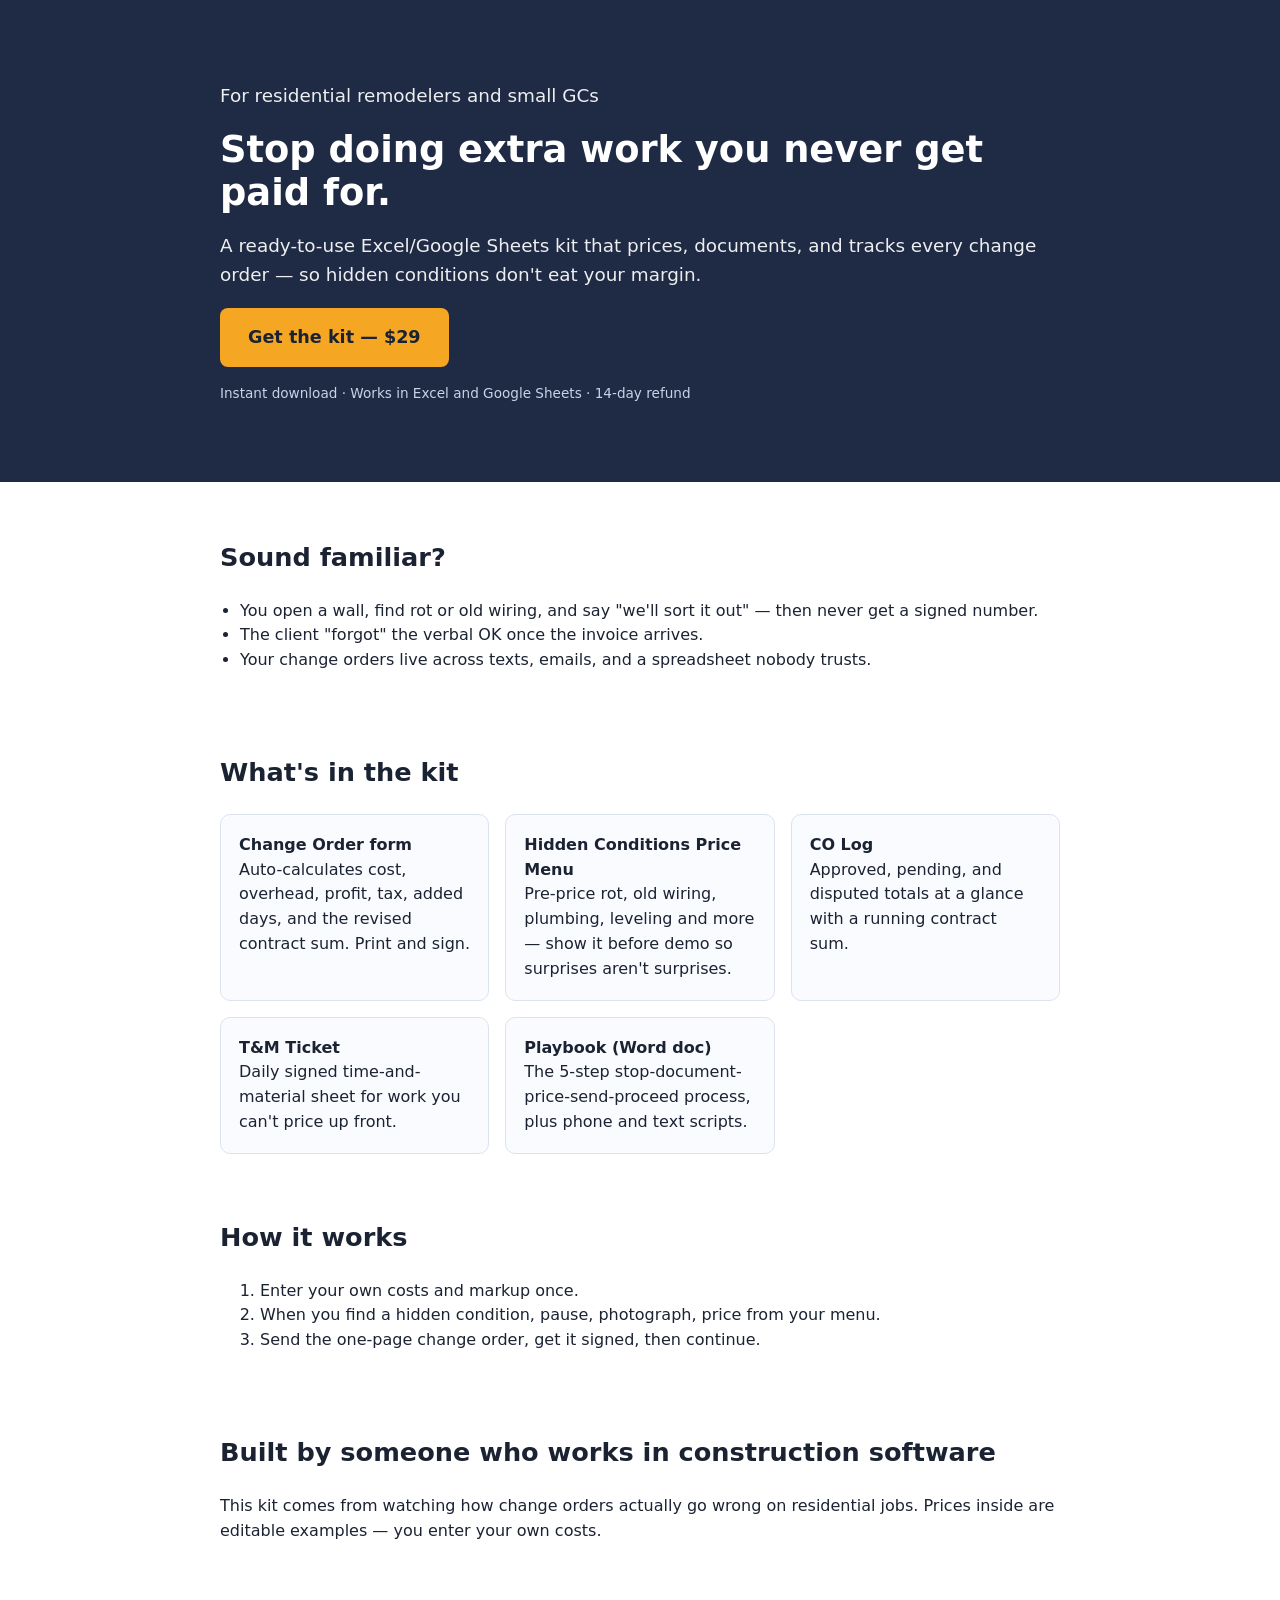
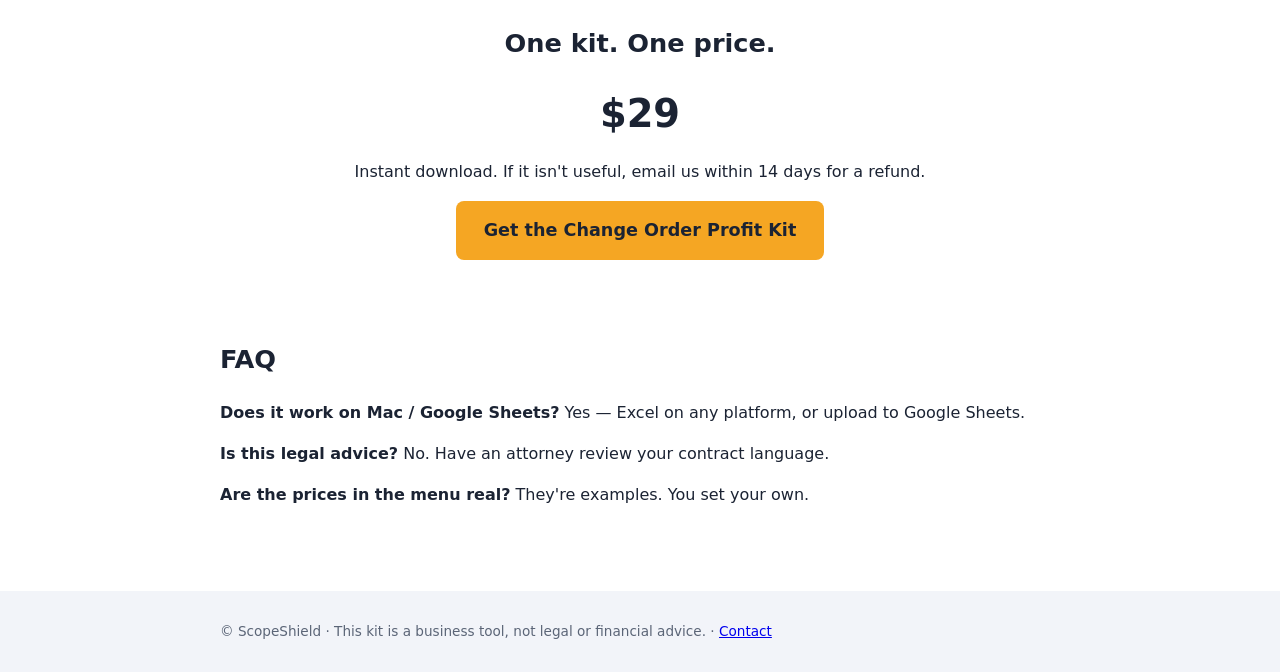
==== index.html @ 38a246a9 "Landing page" ====
<!doctype html><html lang="en"><head><meta charset="utf-8"><meta name="viewport" content="width=device-width,initial-scale=1"><title>Change Order Profit Kit for Remodelers | ScopeShield</title><link rel="stylesheet" href="style.css"></head><body>
<header><div class="w"><p class="sub">For residential remodelers and small GCs</p>
<h1>Stop doing extra work you never get paid for.</h1>
<p class="sub">A ready-to-use Excel/Google Sheets kit that prices, documents, and tracks every change order — so hidden conditions don't eat your margin.</p>
<p><a class="btn" href="https://REPLACE-WITH-STRIPE-PAYMENT-LINK" data-track="cta_hero">Get the kit — $29</a></p><p class="note" style="color:#c9d2e6">Instant download · Works in Excel and Google Sheets · 14-day refund</p></div></header>
<div class="w"><section><h2>Sound familiar?</h2><ul>
<li>You open a wall, find rot or old wiring, and say "we'll sort it out" — then never get a signed number.</li>
<li>The client "forgot" the verbal OK once the invoice arrives.</li>
<li>Your change orders live across texts, emails, and a spreadsheet nobody trusts.</li></ul></section>
<section><h2>What's in the kit</h2><div class="grid">
<div class="card"><b>Change Order form</b><br>Auto-calculates cost, overhead, profit, tax, added days, and the revised contract sum. Print and sign.</div>
<div class="card"><b>Hidden Conditions Price Menu</b><br>Pre-price rot, old wiring, plumbing, leveling and more — show it before demo so surprises aren't surprises.</div>
<div class="card"><b>CO Log</b><br>Approved, pending, and disputed totals at a glance with a running contract sum.</div>
<div class="card"><b>T&amp;M Ticket</b><br>Daily signed time-and-material sheet for work you can't price up front.</div>
<div class="card"><b>Playbook (Word doc)</b><br>The 5-step stop-document-price-send-proceed process, plus phone and text scripts.</div></div></section>
<section><h2>How it works</h2><ol><li>Enter your own costs and markup once.</li><li>When you find a hidden condition, pause, photograph, price from your menu.</li><li>Send the one-page change order, get it signed, then continue.</li></ol></section>
<section><h2>Built by someone who works in construction software</h2><p>This kit comes from watching how change orders actually go wrong on residential jobs. Prices inside are editable examples — you enter your own costs.</p></section>
<section style="text-align:center"><h2>One kit. One price.</h2><div class="price">$29</div><p>Instant download. If it isn't useful, email us within 14 days for a refund.</p><p><a class="btn" href="https://REPLACE-WITH-STRIPE-PAYMENT-LINK" data-track="cta_bottom">Get the Change Order Profit Kit</a></p></section>
<section><h2>FAQ</h2><p><b>Does it work on Mac / Google Sheets?</b> Yes — Excel on any platform, or upload to Google Sheets.</p>
<p><b>Is this legal advice?</b> No. Have an attorney review your contract language.</p><p><b>Are the prices in the menu real?</b> They're examples. You set your own.</p></section></div>
<footer><div class="w">© ScopeShield · This kit is a business tool, not legal or financial advice. · <a href="mailto:support@REPLACE.example">Contact</a></div></footer>
<script>document.querySelectorAll('[data-track]').forEach(function(a){a.addEventListener('click',function(){console.log('track',a.dataset.track)})})</script></body></html>
---- style.css ----
*{box-sizing:border-box}body{font-family:system-ui,Segoe UI,Arial,sans-serif;margin:0;color:#1b2333;line-height:1.55}
.w{max-width:880px;margin:0 auto;padding:0 20px}header{background:#1F2A44;color:#fff;padding:64px 0}h1{font-size:2.3rem;line-height:1.15;margin:0 0 14px}
h2{font-size:1.6rem;margin-top:48px}.btn{display:inline-block;background:#f5a623;color:#1b2333;font-weight:700;padding:16px 28px;border-radius:8px;text-decoration:none;font-size:1.1rem}
.sub{font-size:1.15rem;opacity:.92}section{padding:8px 0}.grid{display:grid;grid-template-columns:repeat(auto-fit,minmax(240px,1fr));gap:16px}
.card{border:1px solid #dde3ee;border-radius:10px;padding:18px;background:#fafbfe}.price{font-size:2.4rem;font-weight:800}
.note{font-size:.85rem;color:#5b6577}footer{margin-top:60px;padding:30px 0;background:#f2f4f9;font-size:.85rem;color:#5b6577}ul{padding-left:20px}
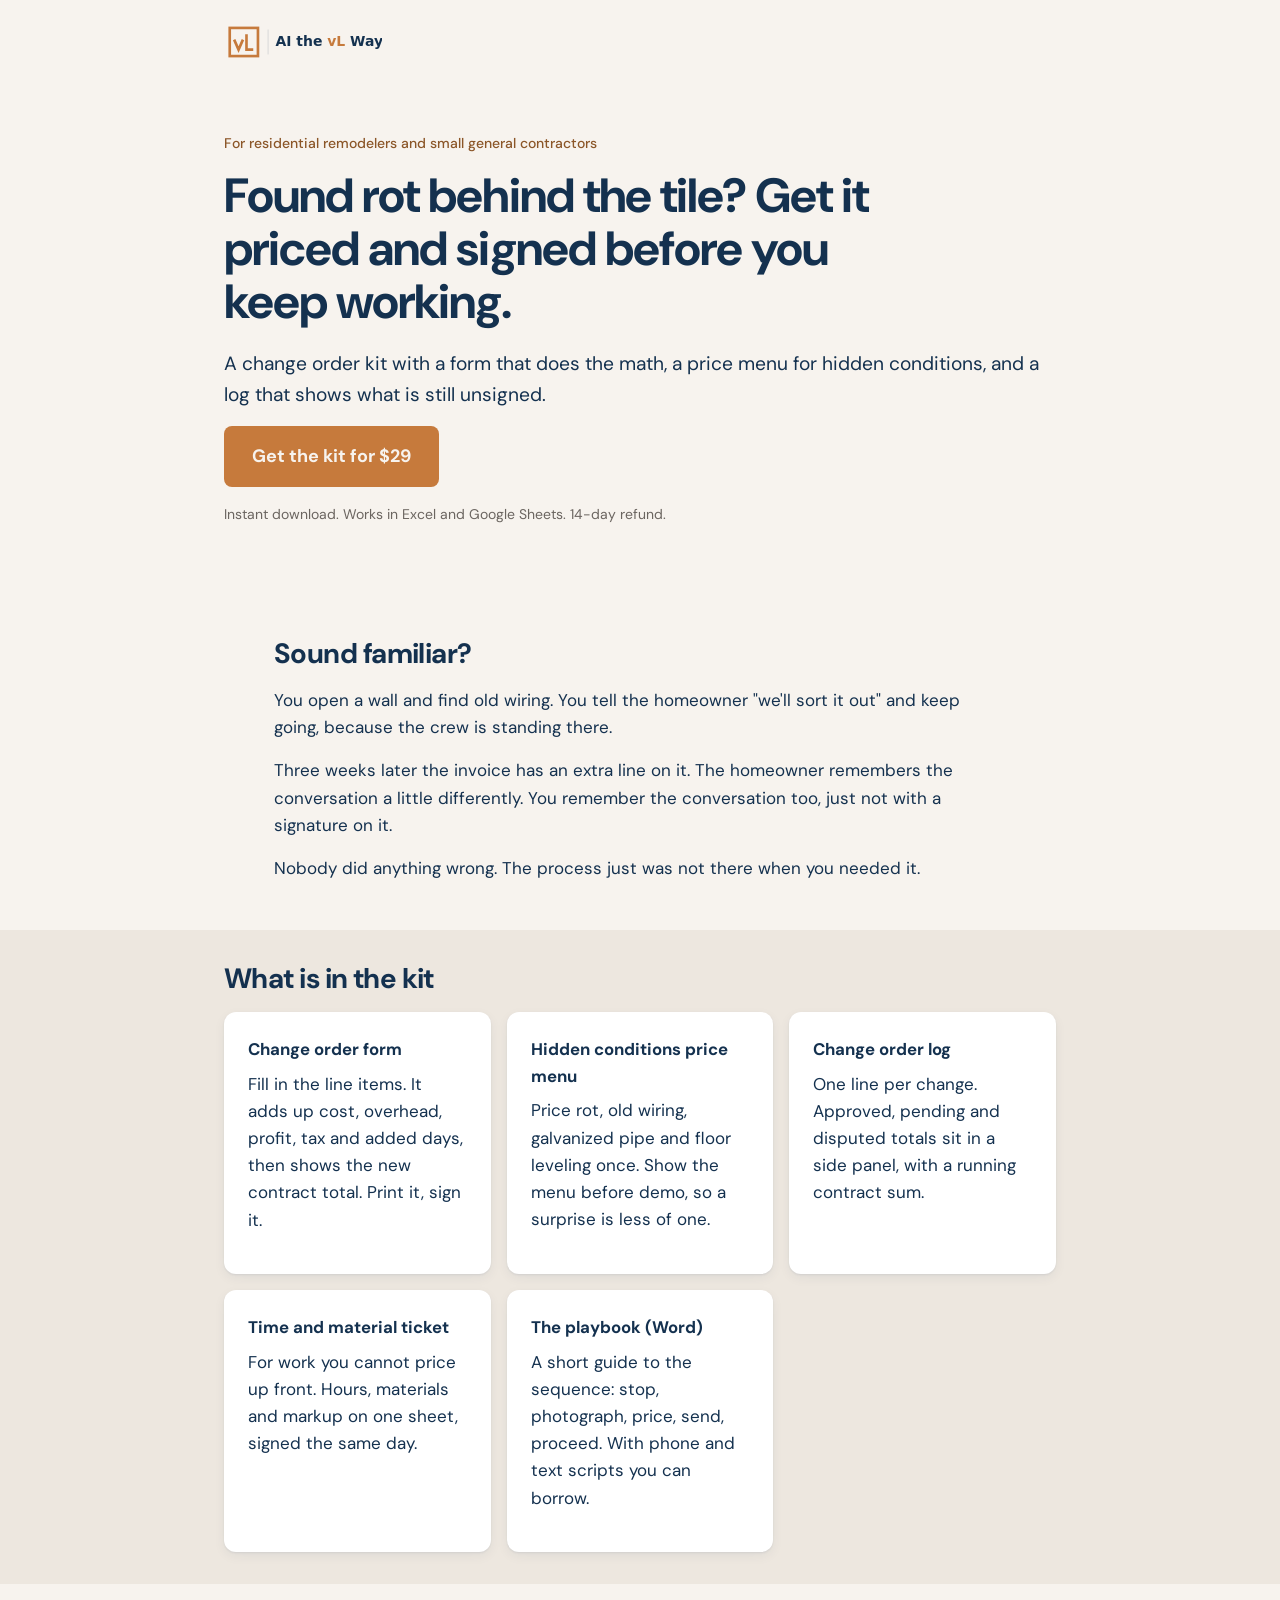
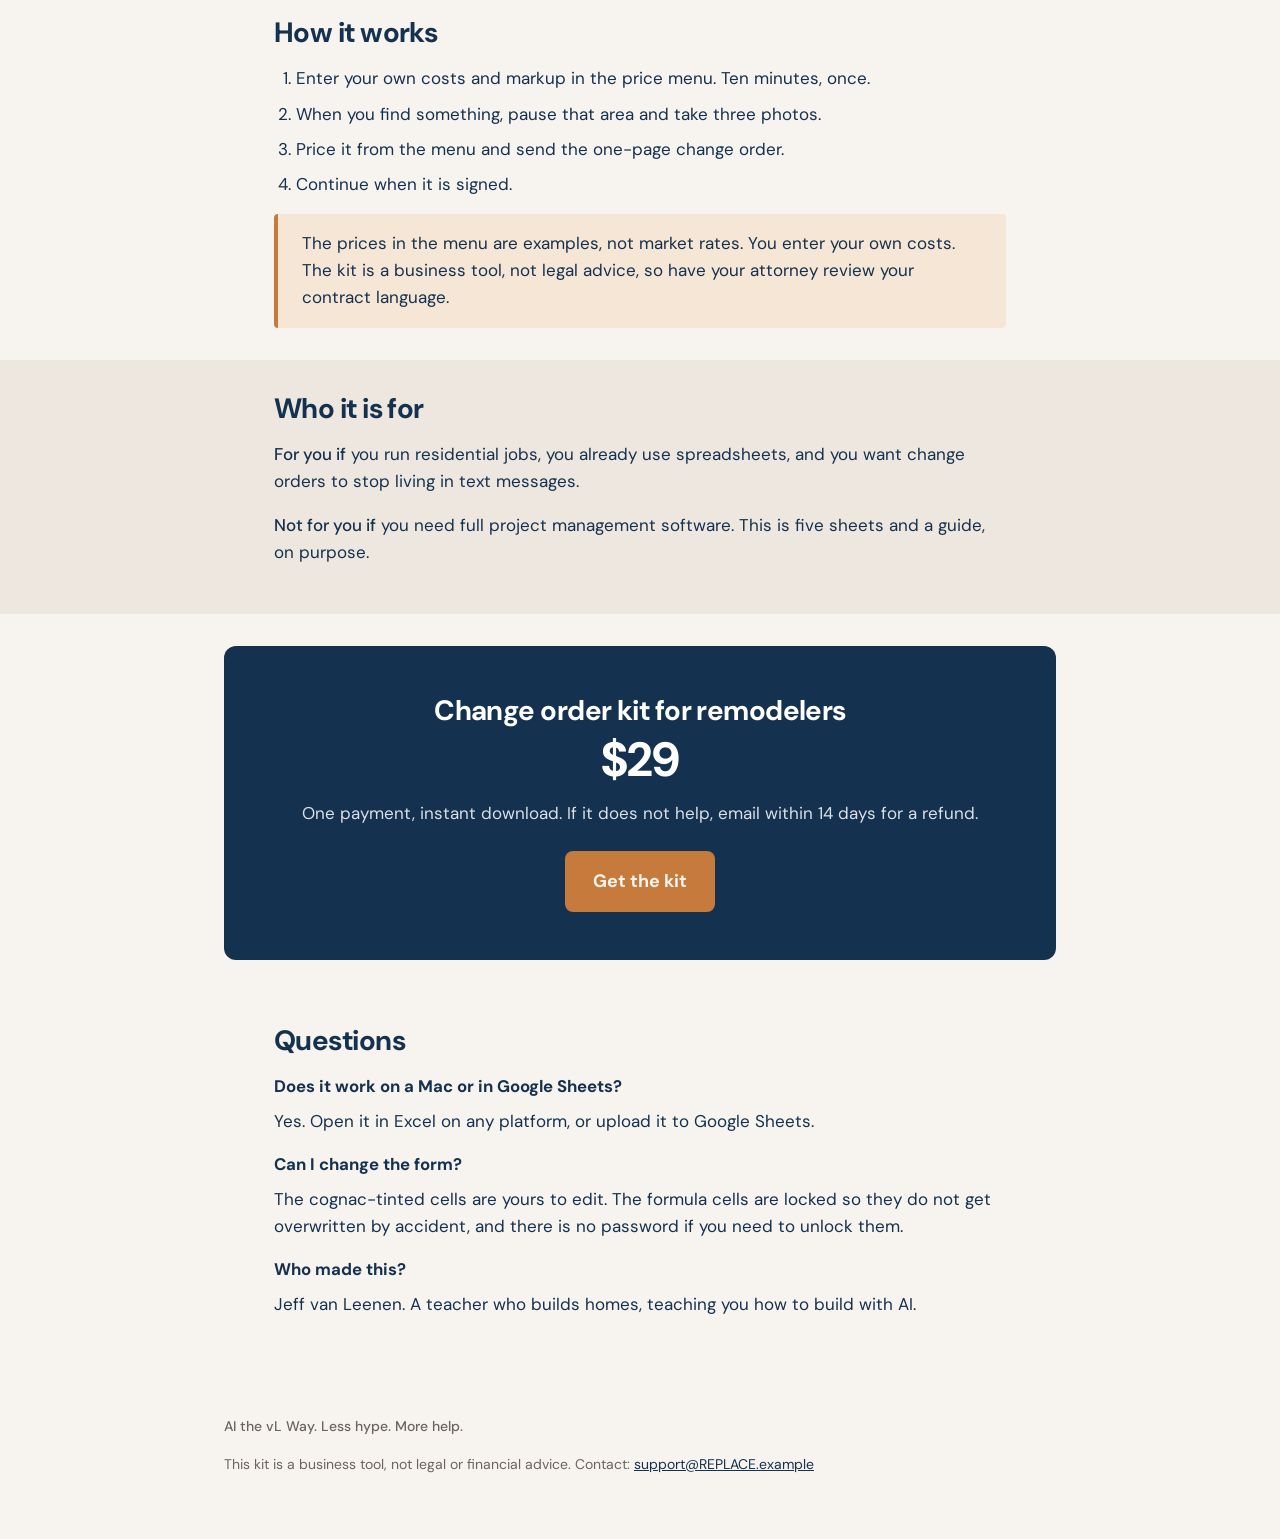
==== commit 4d5bfce0: "Apply AI the vL Way brand" ====
--- a/index.html
+++ b/index.html
@@ -1,22 +1,37 @@
-<!doctype html><html lang="en"><head><meta charset="utf-8"><meta name="viewport" content="width=device-width,initial-scale=1"><title>Change Order Profit Kit for Remodelers | ScopeShield</title><link rel="stylesheet" href="style.css"></head><body>
-<header><div class="w"><p class="sub">For residential remodelers and small GCs</p>
-<h1>Stop doing extra work you never get paid for.</h1>
-<p class="sub">A ready-to-use Excel/Google Sheets kit that prices, documents, and tracks every change order — so hidden conditions don't eat your margin.</p>
-<p><a class="btn" href="https://REPLACE-WITH-STRIPE-PAYMENT-LINK" data-track="cta_hero">Get the kit — $29</a></p><p class="note" style="color:#c9d2e6">Instant download · Works in Excel and Google Sheets · 14-day refund</p></div></header>
-<div class="w"><section><h2>Sound familiar?</h2><ul>
-<li>You open a wall, find rot or old wiring, and say "we'll sort it out" — then never get a signed number.</li>
-<li>The client "forgot" the verbal OK once the invoice arrives.</li>
-<li>Your change orders live across texts, emails, and a spreadsheet nobody trusts.</li></ul></section>
-<section><h2>What's in the kit</h2><div class="grid">
-<div class="card"><b>Change Order form</b><br>Auto-calculates cost, overhead, profit, tax, added days, and the revised contract sum. Print and sign.</div>
-<div class="card"><b>Hidden Conditions Price Menu</b><br>Pre-price rot, old wiring, plumbing, leveling and more — show it before demo so surprises aren't surprises.</div>
-<div class="card"><b>CO Log</b><br>Approved, pending, and disputed totals at a glance with a running contract sum.</div>
-<div class="card"><b>T&amp;M Ticket</b><br>Daily signed time-and-material sheet for work you can't price up front.</div>
-<div class="card"><b>Playbook (Word doc)</b><br>The 5-step stop-document-price-send-proceed process, plus phone and text scripts.</div></div></section>
-<section><h2>How it works</h2><ol><li>Enter your own costs and markup once.</li><li>When you find a hidden condition, pause, photograph, price from your menu.</li><li>Send the one-page change order, get it signed, then continue.</li></ol></section>
-<section><h2>Built by someone who works in construction software</h2><p>This kit comes from watching how change orders actually go wrong on residential jobs. Prices inside are editable examples — you enter your own costs.</p></section>
-<section style="text-align:center"><h2>One kit. One price.</h2><div class="price">$29</div><p>Instant download. If it isn't useful, email us within 14 days for a refund.</p><p><a class="btn" href="https://REPLACE-WITH-STRIPE-PAYMENT-LINK" data-track="cta_bottom">Get the Change Order Profit Kit</a></p></section>
-<section><h2>FAQ</h2><p><b>Does it work on Mac / Google Sheets?</b> Yes — Excel on any platform, or upload to Google Sheets.</p>
-<p><b>Is this legal advice?</b> No. Have an attorney review your contract language.</p><p><b>Are the prices in the menu real?</b> They're examples. You set your own.</p></section></div>
-<footer><div class="w">© ScopeShield · This kit is a business tool, not legal or financial advice. · <a href="mailto:support@REPLACE.example">Contact</a></div></footer>
+<!doctype html><html lang="en"><head><meta charset="utf-8"><meta name="viewport" content="width=device-width,initial-scale=1"><title>Change order kit for remodelers | AI the vL Way</title><meta name="description" content="A change order kit for residential remodelers: a form that does the math, a hidden conditions price menu, and a log of what is still unsigned."><link rel="preconnect" href="https://fonts.googleapis.com"><link rel="preconnect" href="https://fonts.gstatic.com" crossorigin><link href="https://fonts.googleapis.com/css2?family=DM+Sans:opsz,wght@9..40,400;9..40,500;9..40,700&display=swap" rel="stylesheet"><link rel="icon" href="assets/logo-vl-cognac.svg"><link rel="stylesheet" href="style.css"></head><body><nav><div class="w"><img src="assets/lockup-product.svg" alt="AI the vL Way"></div></nav>
+<header class="hero"><div class="w">
+<p class="eyebrow">For residential remodelers and small general contractors</p>
+<h1>Found rot behind the tile? Get it priced and signed before you keep working.</h1>
+<p class="lead measure">A change order kit with a form that does the math, a price menu for hidden conditions, and a log that shows what is still unsigned.</p>
+<p><a class="btn" href="https://REPLACE-WITH-STRIPE-PAYMENT-LINK" data-track="cta_hero">Get the kit for $29</a></p>
+<p class="small">Instant download. Works in Excel and Google Sheets. 14-day refund.</p>
+</div></header>
+<section><div class="w measure"><h2>Sound familiar?</h2>
+<p>You open a wall and find old wiring. You tell the homeowner "we'll sort it out" and keep going, because the crew is standing there.</p>
+<p>Three weeks later the invoice has an extra line on it. The homeowner remembers the conversation a little differently. You remember the conversation too, just not with a signature on it.</p>
+<p>Nobody did anything wrong. The process just was not there when you needed it.</p></div></section>
+<section class="alt"><div class="w"><h2>What is in the kit</h2><div class="grid">
+<div class="card"><h3>Change order form</h3><p>Fill in the line items. It adds up cost, overhead, profit, tax and added days, then shows the new contract total. Print it, sign it.</p></div>
+<div class="card"><h3>Hidden conditions price menu</h3><p>Price rot, old wiring, galvanized pipe and floor leveling once. Show the menu before demo, so a surprise is less of one.</p></div>
+<div class="card"><h3>Change order log</h3><p>One line per change. Approved, pending and disputed totals sit in a side panel, with a running contract sum.</p></div>
+<div class="card"><h3>Time and material ticket</h3><p>For work you cannot price up front. Hours, materials and markup on one sheet, signed the same day.</p></div>
+<div class="card"><h3>The playbook (Word)</h3><p>A short guide to the sequence: stop, photograph, price, send, proceed. With phone and text scripts you can borrow.</p></div>
+</div></div></section>
+<section><div class="w measure"><h2>How it works</h2>
+<ol><li>Enter your own costs and markup in the price menu. Ten minutes, once.</li>
+<li>When you find something, pause that area and take three photos.</li>
+<li>Price it from the menu and send the one-page change order.</li>
+<li>Continue when it is signed.</li></ol>
+<div class="callout"><p style="margin:0">The prices in the menu are examples, not market rates. You enter your own costs. The kit is a business tool, not legal advice, so have your attorney review your contract language.</p></div></div></section>
+<section class="alt"><div class="w measure"><h2>Who it is for</h2>
+<p><b style="font-weight:500">For you if</b> you run residential jobs, you already use spreadsheets, and you want change orders to stop living in text messages.</p>
+<p><b style="font-weight:500">Not for you if</b> you need full project management software. This is five sheets and a guide, on purpose.</p></div></section>
+<section><div class="w"><div class="panel"><h2>Change order kit for remodelers</h2><div class="price">$29</div>
+<p style="margin:16px 0 24px">One payment, instant download. If it does not help, email within 14 days for a refund.</p>
+<a class="btn" href="https://REPLACE-WITH-STRIPE-PAYMENT-LINK" data-track="cta_bottom">Get the kit</a></div></div></section>
+<section><div class="w measure"><h2>Questions</h2>
+<h3>Does it work on a Mac or in Google Sheets?</h3><p>Yes. Open it in Excel on any platform, or upload it to Google Sheets.</p>
+<h3>Can I change the form?</h3><p>The cognac-tinted cells are yours to edit. The formula cells are locked so they do not get overwritten by accident, and there is no password if you need to unlock them.</p>
+<h3>Who made this?</h3><p>Jeff van Leenen. A teacher who builds homes, teaching you how to build with AI.</p></div></section>
+<footer><div class="w"><p class="sig">AI the vL Way. Less hype. More help.</p><p>This kit is a business tool, not legal or financial advice. Contact: <a href="mailto:support@REPLACE.example">support@REPLACE.example</a></p></div></footer>
 <script>document.querySelectorAll('[data-track]').forEach(function(a){a.addEventListener('click',function(){console.log('track',a.dataset.track)})})</script></body></html>
--- a/style.css
+++ b/style.css
@@ -1,6 +1,28 @@
-*{box-sizing:border-box}body{font-family:system-ui,Segoe UI,Arial,sans-serif;margin:0;color:#1b2333;line-height:1.55}
-.w{max-width:880px;margin:0 auto;padding:0 20px}header{background:#1F2A44;color:#fff;padding:64px 0}h1{font-size:2.3rem;line-height:1.15;margin:0 0 14px}
-h2{font-size:1.6rem;margin-top:48px}.btn{display:inline-block;background:#f5a623;color:#1b2333;font-weight:700;padding:16px 28px;border-radius:8px;text-decoration:none;font-size:1.1rem}
-.sub{font-size:1.15rem;opacity:.92}section{padding:8px 0}.grid{display:grid;grid-template-columns:repeat(auto-fit,minmax(240px,1fr));gap:16px}
-.card{border:1px solid #dde3ee;border-radius:10px;padding:18px;background:#fafbfe}.price{font-size:2.4rem;font-weight:800}
-.note{font-size:.85rem;color:#5b6577}footer{margin-top:60px;padding:30px 0;background:#f2f4f9;font-size:.85rem;color:#5b6577}ul{padding-left:20px}+/* Tokens from 90 Jeff Standards/ai-the-vl-way-design-system/tokens/colors.css and brand file sections 3 and 4 */
+:root{--cognac:#C67A3C;--cognac-light:#F5E6D5;--cognac-dark:#8B5628;--navy:#14314F;--navy-tint:#E7ECF3;--navy-dark:#0E2740;--warm-white:#F7F3EE;--cream:#EDE7DF;--white:#fff;--warm-grey:#6B6560;
+--page:var(--warm-white);--page-alt:var(--cream);--card:var(--white);--text:var(--navy);--muted:var(--warm-grey);--accent-text:var(--cognac-dark);--panel:var(--navy);--on-panel:var(--white);--soft:var(--cognac-light);--link:var(--navy);
+--shadow:0 1px 2px rgba(20,49,79,.08),0 4px 12px rgba(20,49,79,.06);--font:"DM Sans","Nunito Sans",system-ui,-apple-system,"Segoe UI",sans-serif;--mono:"JetBrains Mono",ui-monospace,monospace}
+@media(prefers-color-scheme:dark){:root{--page:#0E2740;--page-alt:#12314D;--card:#12304C;--text:#EDE7DF;--muted:#A6A29C;--accent-text:#E09A5F;--panel:#EDE7DF;--on-panel:#0E2740;--soft:rgba(198,122,60,.16);--link:#E09A5F;--shadow:none}}
+*{box-sizing:border-box}html{scroll-behavior:smooth}
+body{margin:0;background:var(--page);color:var(--text);font:400 17px/1.6 var(--font)}
+.w{max-width:880px;margin:0 auto;padding:0 24px}.measure{max-width:65ch}
+nav{padding:20px 0}nav img{height:44px;display:block}
+.hero{padding:48px 0 64px}
+.eyebrow{font-weight:500;font-size:14px;color:var(--accent-text);margin:0 0 16px}
+h1{font-weight:700;letter-spacing:-.02em;line-height:1.1;font-size:clamp(2rem,5vw,3rem);margin:0 0 20px;max-width:20ch}
+h2{font-weight:700;letter-spacing:-.02em;font-size:1.75rem;line-height:1.2;margin:0 0 16px}
+h3{font-weight:700;font-size:1.05rem;margin:0 0 8px}
+p{margin:0 0 16px}.lead{font-size:1.2rem}
+.btn{display:inline-block;background:var(--cognac);color:var(--warm-white);font-weight:700;font-size:18px;padding:16px 28px;border-radius:8px;text-decoration:none;transition:background .15s}
+.btn:hover{background:var(--cognac-dark)}.btn:focus-visible{outline:3px solid var(--cognac);outline-offset:3px}
+.small{font-size:14px;color:var(--muted)}
+section{padding:32px 0}.alt{background:var(--page-alt)}
+.grid{display:grid;grid-template-columns:repeat(auto-fit,minmax(250px,1fr));gap:16px}
+.card{background:var(--card);border-radius:12px;padding:24px;box-shadow:var(--shadow)}
+.callout{background:var(--soft);border-left:4px solid var(--cognac);border-radius:4px;padding:16px 24px}
+ul,ol{padding-left:22px;margin:0 0 16px}li{margin-bottom:8px}
+.panel{background:var(--panel);color:var(--on-panel);border-radius:12px;padding:48px 32px;text-align:center}
+.panel h2{margin-bottom:8px}.panel p{opacity:.85}.price{font-size:3rem;font-weight:700;letter-spacing:-.02em;line-height:1}
+footer{padding:48px 0;color:var(--muted);font-size:14px}footer a{color:var(--link)}
+.sig{font-weight:500;color:var(--muted)}
+code{font-family:var(--mono);font-size:.9em}
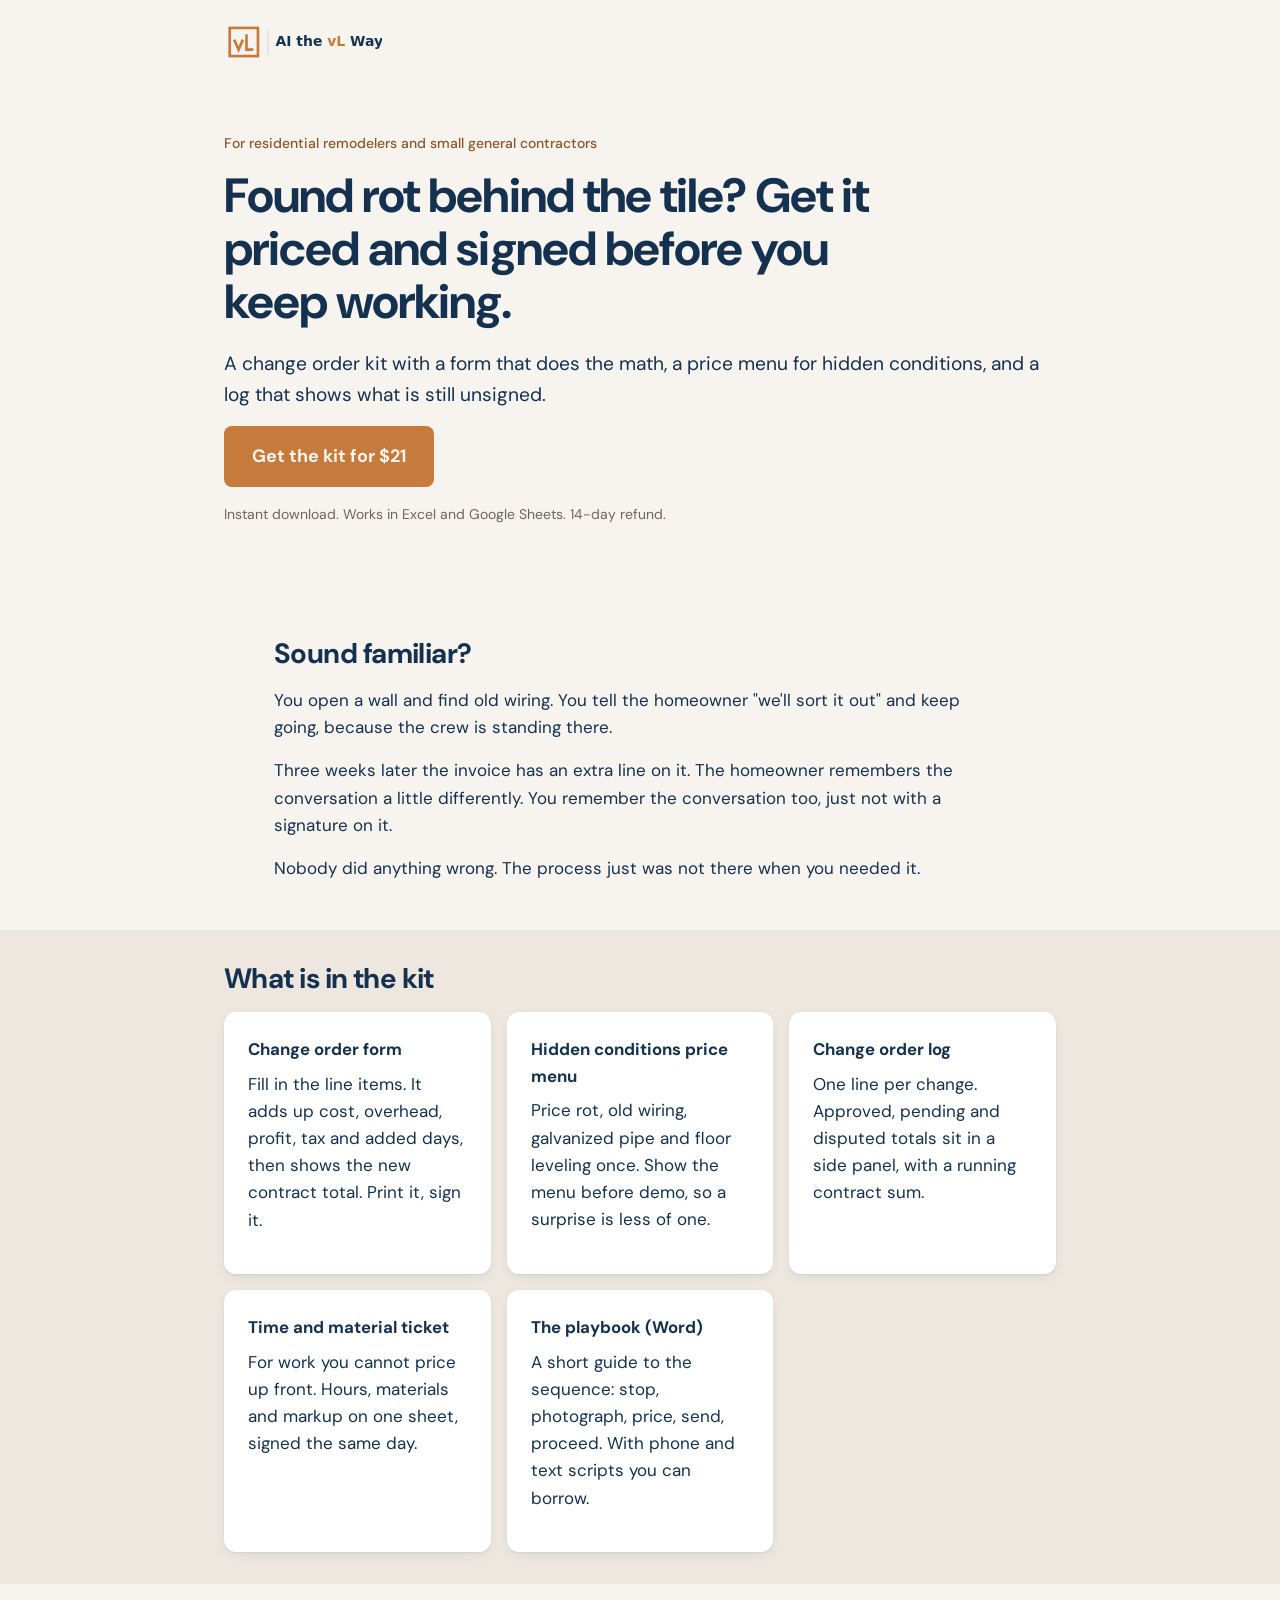
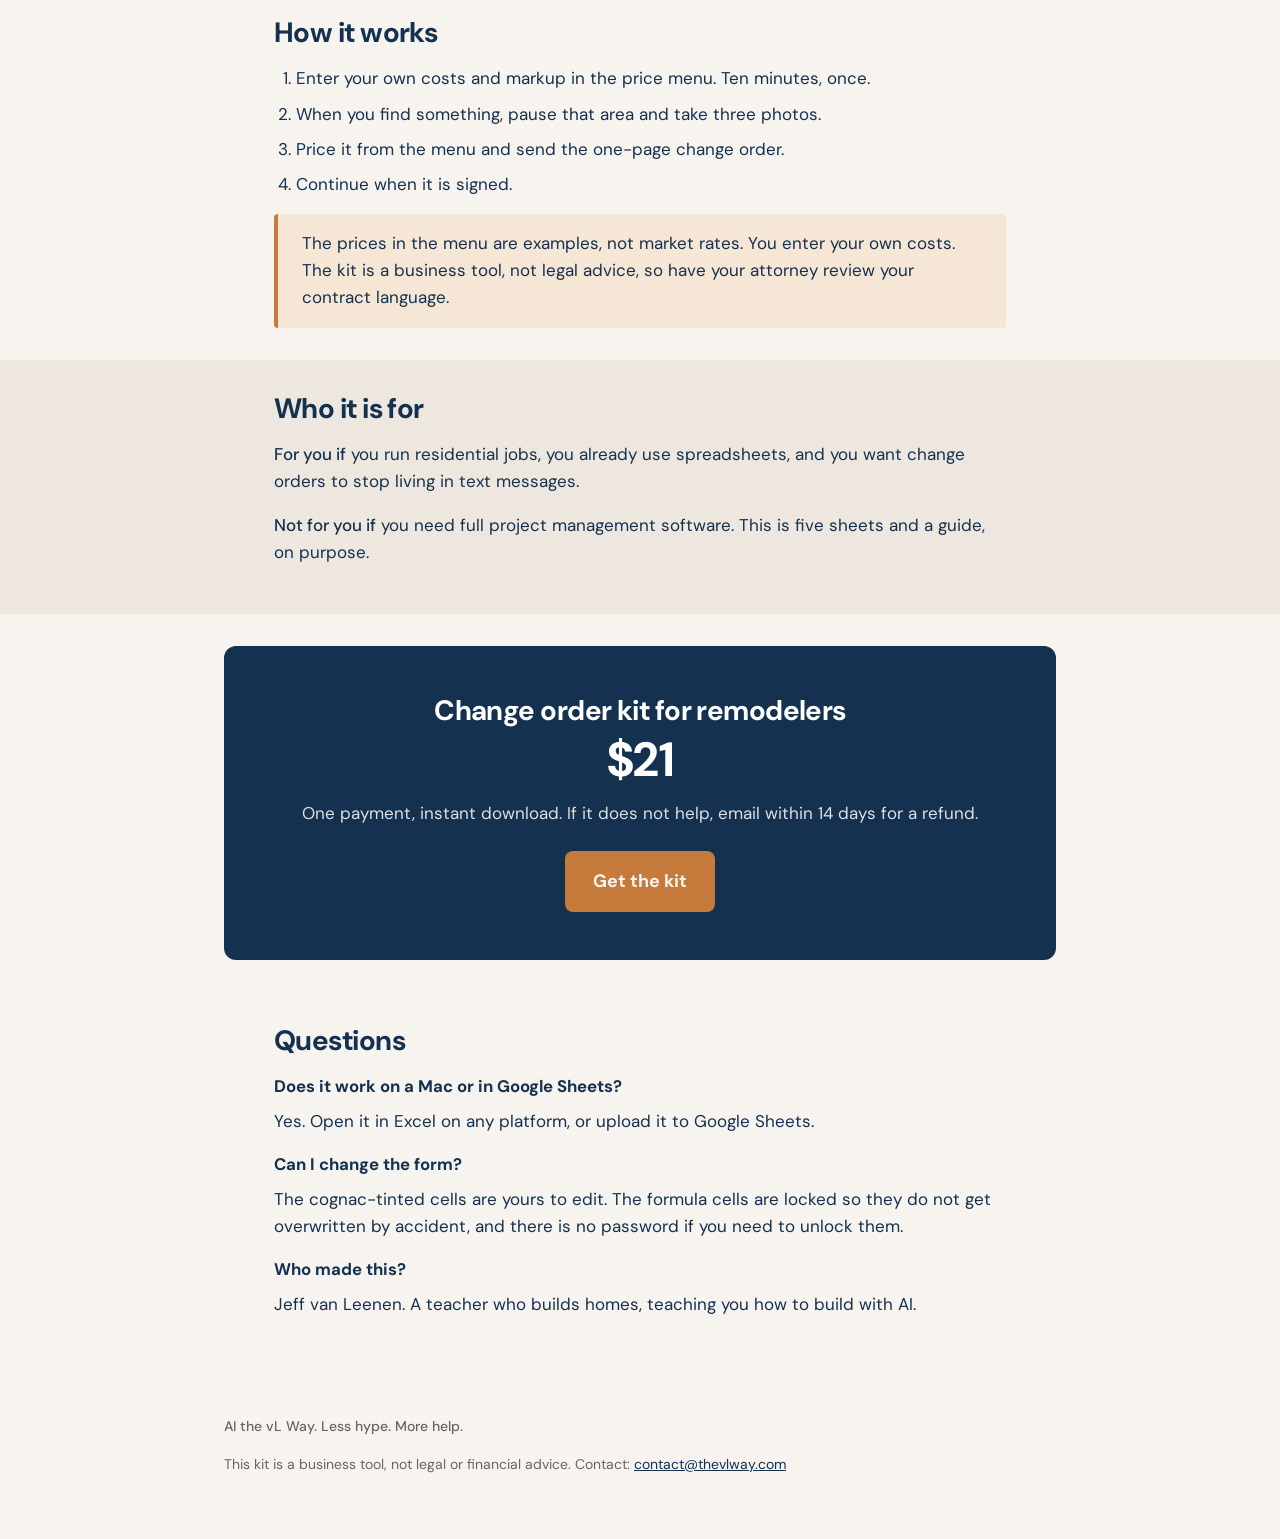
==== commit 70655867: "Link Gumroad product, set price to 21, add contact email, thanks page contact line" ====
--- a/index.html
+++ b/index.html
@@ -3,7 +3,7 @@
 <p class="eyebrow">For residential remodelers and small general contractors</p>
 <h1>Found rot behind the tile? Get it priced and signed before you keep working.</h1>
 <p class="lead measure">A change order kit with a form that does the math, a price menu for hidden conditions, and a log that shows what is still unsigned.</p>
-<p><a class="btn" href="https://REPLACE-WITH-STRIPE-PAYMENT-LINK" data-track="cta_hero">Get the kit for $29</a></p>
+<p><a class="btn" href="https://vanleenen.gumroad.com/l/wgcqds" data-track="cta_hero">Get the kit for $21</a></p>
 <p class="small">Instant download. Works in Excel and Google Sheets. 14-day refund.</p>
 </div></header>
 <section><div class="w measure"><h2>Sound familiar?</h2>
@@ -26,12 +26,12 @@
 <section class="alt"><div class="w measure"><h2>Who it is for</h2>
 <p><b style="font-weight:500">For you if</b> you run residential jobs, you already use spreadsheets, and you want change orders to stop living in text messages.</p>
 <p><b style="font-weight:500">Not for you if</b> you need full project management software. This is five sheets and a guide, on purpose.</p></div></section>
-<section><div class="w"><div class="panel"><h2>Change order kit for remodelers</h2><div class="price">$29</div>
+<section><div class="w"><div class="panel"><h2>Change order kit for remodelers</h2><div class="price">$21</div>
 <p style="margin:16px 0 24px">One payment, instant download. If it does not help, email within 14 days for a refund.</p>
-<a class="btn" href="https://REPLACE-WITH-STRIPE-PAYMENT-LINK" data-track="cta_bottom">Get the kit</a></div></div></section>
+<a class="btn" href="https://vanleenen.gumroad.com/l/wgcqds" data-track="cta_bottom">Get the kit</a></div></div></section>
 <section><div class="w measure"><h2>Questions</h2>
 <h3>Does it work on a Mac or in Google Sheets?</h3><p>Yes. Open it in Excel on any platform, or upload it to Google Sheets.</p>
 <h3>Can I change the form?</h3><p>The cognac-tinted cells are yours to edit. The formula cells are locked so they do not get overwritten by accident, and there is no password if you need to unlock them.</p>
 <h3>Who made this?</h3><p>Jeff van Leenen. A teacher who builds homes, teaching you how to build with AI.</p></div></section>
-<footer><div class="w"><p class="sig">AI the vL Way. Less hype. More help.</p><p>This kit is a business tool, not legal or financial advice. Contact: <a href="mailto:support@REPLACE.example">support@REPLACE.example</a></p></div></footer>
+<footer><div class="w"><p class="sig">AI the vL Way. Less hype. More help.</p><p>This kit is a business tool, not legal or financial advice. Contact: <a href="mailto:contact@thevlway.com">contact@thevlway.com</a></p></div></footer>
 <script>document.querySelectorAll('[data-track]').forEach(function(a){a.addEventListener('click',function(){console.log('track',a.dataset.track)})})</script></body></html>
